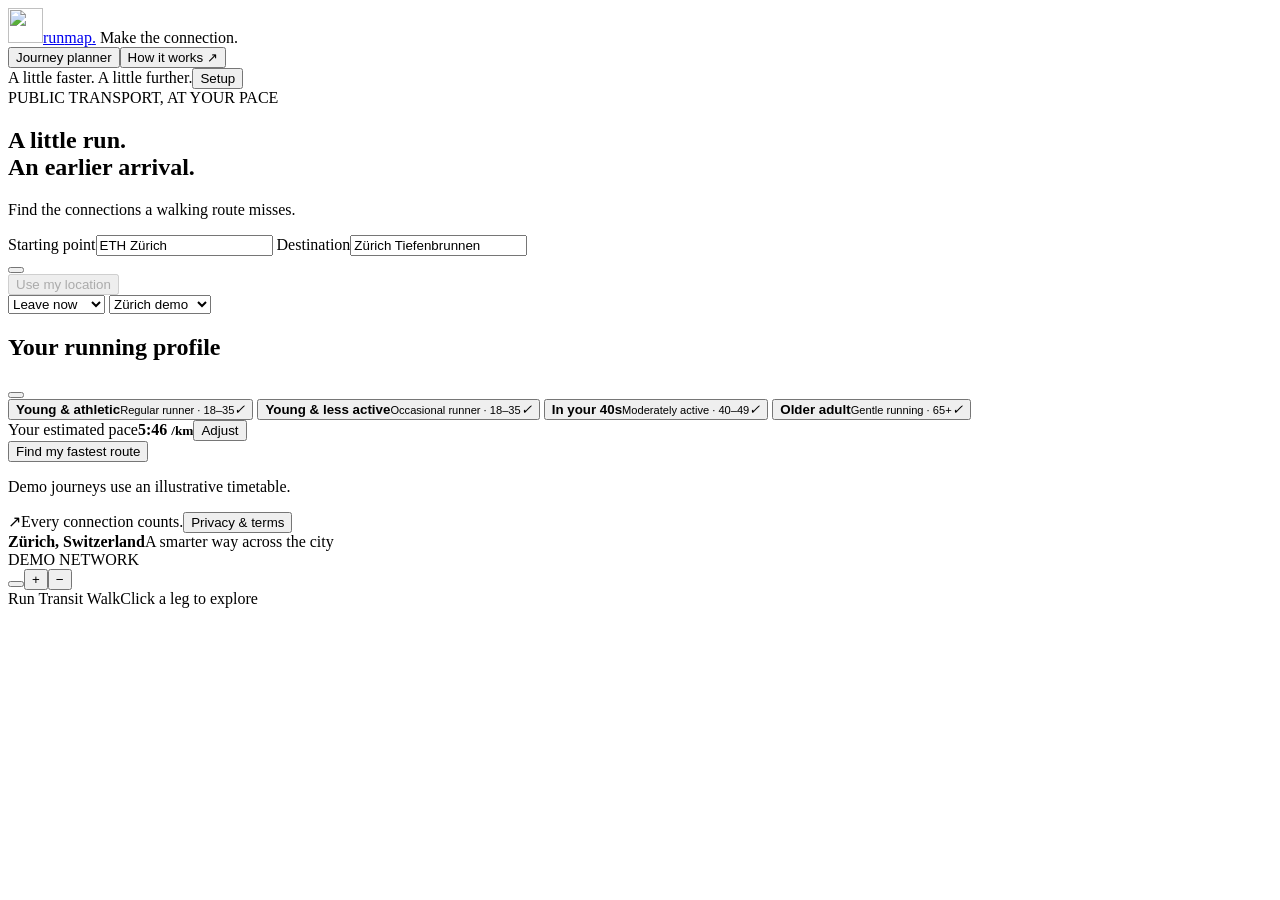
==== runorwalk/static/index.html @ 7de9907a "Build RunMap transit planner with running connections" ====
<!doctype html>
<html lang="en">
<head>
  <meta charset="UTF-8">
  <meta name="viewport" content="width=device-width, initial-scale=1">
  <meta name="theme-color" content="#183e35">
  <meta name="description" content="Catch a better connection. A transit planner that makes room for a little running.">
  <title>RunMap — Make the connection</title>
  <link rel="icon" href="/icon.svg" type="image/svg+xml">
  <link rel="stylesheet" href="/vendor/leaflet.css">
  <link rel="stylesheet" href="/styles.css">
  <script defer src="/vendor/leaflet.js"></script>
  <script defer src="/app.js"></script>
</head>
<body>
  <header class="topbar">
    <a href="/" class="brand" aria-label="RunMap home"><img src="/icon.svg" alt="" width="35" height="35"><span>run<span class="brand-light">map</span><span class="brand-dot">.</span></span></a>
    <span class="tagline">Make the connection.</span>
    <nav aria-label="Main navigation"><button class="nav-active" id="plan-tab">Journey planner</button><button id="how-button">How it works <span>↗</span></button></nav>
    <div class="header-end"><span class="version">A little faster. A little further.</span><button class="setup-button" id="setup-button"><span data-icon="settings"></span> Setup</button></div>
  </header>
  <main class="workspace">
    <aside class="sidebar" aria-label="Journey planner">
      <div class="planner-content">
        <div class="eyebrow"><span class="tiny-route"></span> PUBLIC TRANSPORT, AT YOUR PACE</div>
        <h1>A little run.<br><span>An earlier arrival.</span></h1>
        <p class="intro">Find the connections a walking route misses.</p>
        <form id="journey-form">
          <div class="location-fields">
            <div class="route-dots"><i></i><span></span><i></i></div>
            <div class="location-inputs">
              <label class="sr-only" for="origin">Starting point</label><input id="origin" name="origin" value="ETH Zürich" placeholder="Where are you starting?" list="places" autocomplete="off" required maxlength="300">
              <label class="sr-only" for="destination">Destination</label><input id="destination" name="destination" value="Zürich Tiefenbrunnen" placeholder="Where are you going?" list="places" autocomplete="off" required maxlength="300">
            </div>
            <button type="button" class="swap-button" id="swap" aria-label="Swap starting point and destination" title="Swap places"><span data-icon="swap"></span></button>
          </div>
          <div class="location-tools"><button type="button" id="use-location" class="location-button" disabled><span data-icon="locate"></span><span id="location-label">Use my location</span></button></div>
          <p id="location-status" class="location-status" role="status" aria-live="polite" hidden></p>
          <datalist id="places"></datalist>
          <div class="departure-row">
            <label class="departure-select"><span data-icon="clock"></span><select id="departure-mode" aria-label="Departure time"><option value="now">Leave now</option><option value="at">Choose time</option></select></label>
            <label class="mode-select"><span class="status-dot"></span><select id="source-mode" aria-label="Route source"><option value="demo">Zürich demo</option><option value="google">Google Maps</option></select></label>
          </div>
          <div id="date-field" hidden><label for="departure-time">Departure · your local time</label><input type="datetime-local" id="departure-time"></div>
          <div class="section-label"><h2>Your running profile</h2><button type="button" class="text-button" id="model-info" aria-label="About running estimates"><span data-icon="info"></span></button></div>
          <div class="profiles" id="profiles" role="group" aria-label="Running profile">
            <button type="button" data-profile="young_athletic" class="profile selected" aria-pressed="true"><span class="profile-symbol" data-icon="bolt"></span><span><strong>Young & athletic</strong><small>Regular runner · 18–35</small></span><i class="profile-check">✓</i></button>
            <button type="button" data-profile="young_casual" class="profile" aria-pressed="false"><span class="profile-symbol" data-icon="leaf"></span><span><strong>Young & less active</strong><small>Occasional runner · 18–35</small></span><i class="profile-check">✓</i></button>
            <button type="button" data-profile="forties" class="profile" aria-pressed="false"><span class="profile-symbol" data-icon="sun"></span><span><strong>In your 40s</strong><small>Moderately active · 40–49</small></span><i class="profile-check">✓</i></button>
            <button type="button" data-profile="older" class="profile" aria-pressed="false"><span class="profile-symbol" data-icon="heart"></span><span><strong>Older adult</strong><small>Gentle running · 65+</small></span><i class="profile-check">✓</i></button>
          </div>
          <div class="pace-strip"><span><span data-icon="run"></span> Your estimated pace</span><strong id="pace-preview">5:46 <small>/km</small></strong><button type="button" id="tune-button" aria-expanded="false" aria-controls="tuning">Adjust <span data-icon="sliders"></span></button></div>
          <div id="tuning" class="tuning" hidden>
            <div class="tuning-grid"><label>VMA <span>km/h</span><input type="number" id="vma" min="5" max="30" step="0.5" value="16"></label><label>Running limit <span>min total</span><input type="number" id="max-run" min="0" max="30" step="1" value="10"></label></div>
            <label class="range-label" for="effort">Effort <strong id="effort-value">65% of VMA</strong></label><input type="range" id="effort" min="40" max="90" step="5" value="65">
            <label class="buffer-label" for="buffer">Time to board<select id="buffer"><option value="30">30 seconds</option><option value="60" selected>1 minute</option><option value="120">2 minutes</option><option value="180">3 minutes</option></select></label>
            <p>VMA is maximal aerobic speed. These are starting estimates; use your measured VMA if you know it.</p>
          </div>
          <button type="submit" class="find-button" id="find-button"><span data-icon="route"></span><span id="find-label">Find my fastest route</span><span data-icon="arrow"></span></button>
          <p class="demo-note" id="source-note"><span data-icon="beaker"></span> Demo journeys use an illustrative timetable.</p>
          <div id="error" class="error" role="alert" hidden></div>
        </form>
        <section class="results" id="results" aria-live="polite" aria-busy="false" hidden>
          <div class="results-heading"><h2>Your options</h2><span id="departure-label"></span></div>
          <div id="route-options"></div>
          <div id="journey-details"></div>
          <p class="search-note" id="search-note"></p>
        </section>
      </div>
      <footer class="sidebar-footer"><span class="footer-mark">↗</span><span>Every connection counts.</span><button id="privacy-button">Privacy & terms</button></footer>
    </aside>
    <section class="map-panel" aria-label="Journey map">
      <div id="map"></div>
      <div id="map-unavailable" class="map-unavailable" hidden><span data-icon="map"></span><h2>Connect your Google map</h2><p>Add a browser API key to see live routes here.</p><button class="setup-button" id="map-setup">View setup</button></div>
      <div class="map-heading"><div class="map-location"><span data-icon="pin"></span><div><strong id="map-city">Zürich, Switzerland</strong><span id="map-subtitle">A smarter way across the city</span></div></div><span class="demo-badge" id="map-badge">DEMO NETWORK</span></div>
      <div class="map-tools"><button id="fit-map" aria-label="Fit journey on map" title="Fit journey"><span data-icon="expand"></span></button><button id="zoom-in" aria-label="Zoom in">+</button><button id="zoom-out" aria-label="Zoom out">−</button></div>
      <div class="map-toast" id="map-toast" hidden></div>
      <div class="map-summary" id="map-summary" hidden></div>
      <div class="map-legend"><span><i class="legend-line run"></i> Run</span><span><i class="legend-line transit"></i> Transit</span><span><i class="legend-line walk"></i> Walk</span><span class="legend-hint">Click a leg to explore</span></div>
    </section>
  </main>
  <dialog id="info-dialog"><div class="dialog-top"><span class="eyebrow" id="dialog-eyebrow">THE SMALL PRINT</span><button class="icon-button" id="close-dialog" aria-label="Close dialog">✕</button></div><div id="dialog-content"></div></dialog>
</body>
</html>
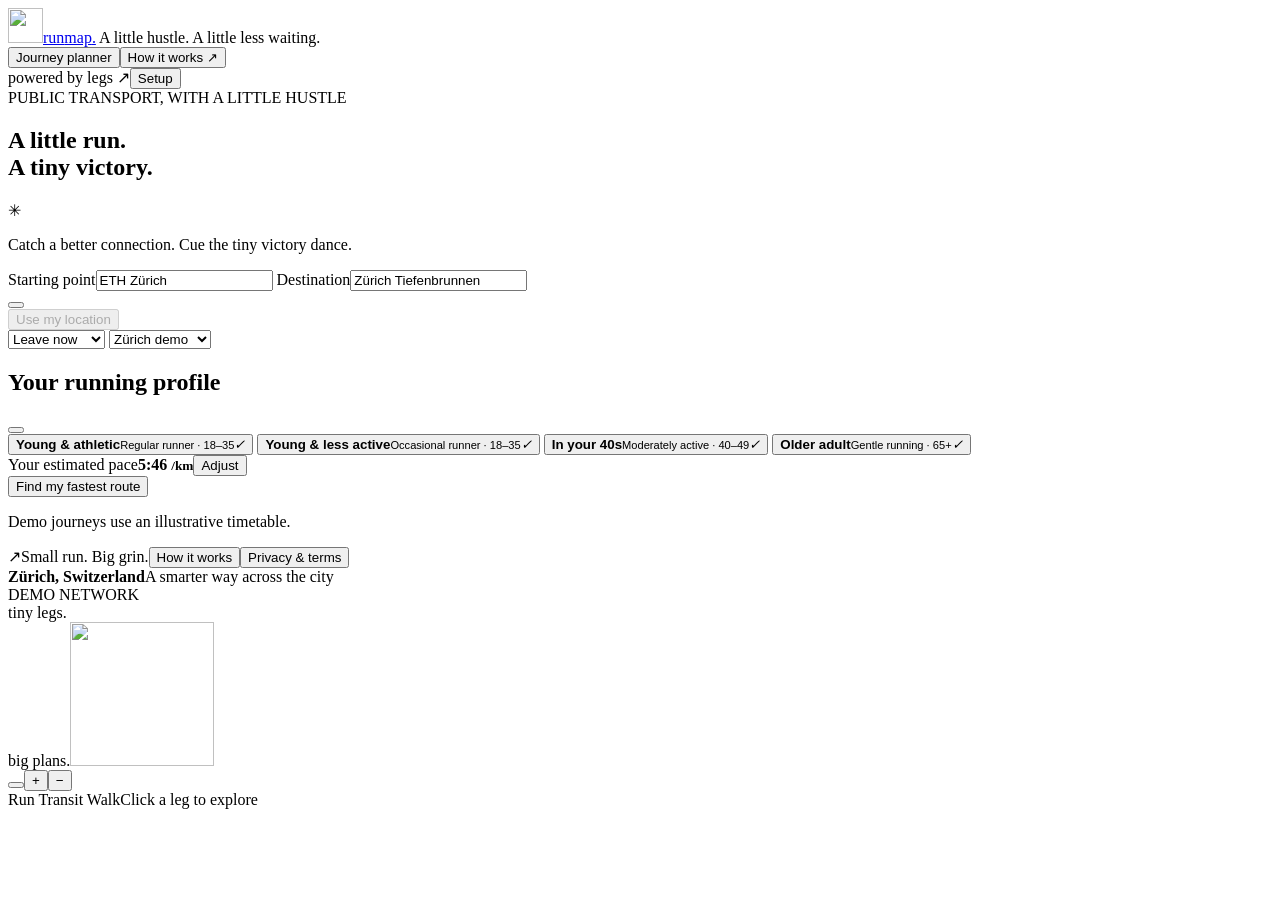
==== commit 39953fdb: "Give RunMap a playful design and sharper demo image" ====
--- a/runorwalk/static/index.html
+++ b/runorwalk/static/index.html
@@ -9,22 +9,23 @@
   <link rel="icon" href="/icon.svg" type="image/svg+xml">
   <link rel="stylesheet" href="/vendor/leaflet.css">
   <link rel="stylesheet" href="/styles.css">
+  <link rel="stylesheet" href="/playful.css">
   <script defer src="/vendor/leaflet.js"></script>
   <script defer src="/app.js"></script>
 </head>
 <body>
   <header class="topbar">
     <a href="/" class="brand" aria-label="RunMap home"><img src="/icon.svg" alt="" width="35" height="35"><span>run<span class="brand-light">map</span><span class="brand-dot">.</span></span></a>
-    <span class="tagline">Make the connection.</span>
+    <span class="tagline">A little hustle. A little less waiting.</span>
     <nav aria-label="Main navigation"><button class="nav-active" id="plan-tab">Journey planner</button><button id="how-button">How it works <span>↗</span></button></nav>
-    <div class="header-end"><span class="version">A little faster. A little further.</span><button class="setup-button" id="setup-button"><span data-icon="settings"></span> Setup</button></div>
+    <div class="header-end"><span class="version">powered by legs <span aria-hidden="true">↗</span></span><button class="setup-button" id="setup-button"><span data-icon="settings"></span> Setup</button></div>
   </header>
   <main class="workspace">
     <aside class="sidebar" aria-label="Journey planner">
       <div class="planner-content">
-        <div class="eyebrow"><span class="tiny-route"></span> PUBLIC TRANSPORT, AT YOUR PACE</div>
-        <h1>A little run.<br><span>An earlier arrival.</span></h1>
-        <p class="intro">Find the connections a walking route misses.</p>
+        <div class="eyebrow"><span class="tiny-route"></span> PUBLIC TRANSPORT, WITH A LITTLE HUSTLE</div>
+        <div class="intro-heading"><h1>A little run.<br><span>A tiny victory.</span></h1><span class="hero-spark" aria-hidden="true">✳</span></div>
+        <p class="intro">Catch a better connection. Cue the tiny victory dance.</p>
         <form id="journey-form">
           <div class="location-fields">
             <div class="route-dots"><i></i><span></span><i></i></div>
@@ -67,12 +68,13 @@
           <p class="search-note" id="search-note"></p>
         </section>
       </div>
-      <footer class="sidebar-footer"><span class="footer-mark">↗</span><span>Every connection counts.</span><button id="privacy-button">Privacy & terms</button></footer>
+      <footer class="sidebar-footer"><span class="footer-mark">↗</span><span>Small run. Big grin.</span><button id="footer-how-button">How it works</button><button id="privacy-button">Privacy & terms</button></footer>
     </aside>
     <section class="map-panel" aria-label="Journey map">
       <div id="map"></div>
       <div id="map-unavailable" class="map-unavailable" hidden><span data-icon="map"></span><h2>Connect your Google map</h2><p>Add a browser API key to see live routes here.</p><button class="setup-button" id="map-setup">View setup</button></div>
       <div class="map-heading"><div class="map-location"><span data-icon="pin"></span><div><strong id="map-city">Zürich, Switzerland</strong><span id="map-subtitle">A smarter way across the city</span></div></div><span class="demo-badge" id="map-badge">DEMO NETWORK</span></div>
+      <div class="map-buddy" aria-hidden="true"><span class="buddy-note">tiny legs.<br>big plans.</span><img src="/route-buddy.svg" alt="" width="144" height="144"></div>
       <div class="map-tools"><button id="fit-map" aria-label="Fit journey on map" title="Fit journey"><span data-icon="expand"></span></button><button id="zoom-in" aria-label="Zoom in">+</button><button id="zoom-out" aria-label="Zoom out">−</button></div>
       <div class="map-toast" id="map-toast" hidden></div>
       <div class="map-summary" id="map-summary" hidden></div>
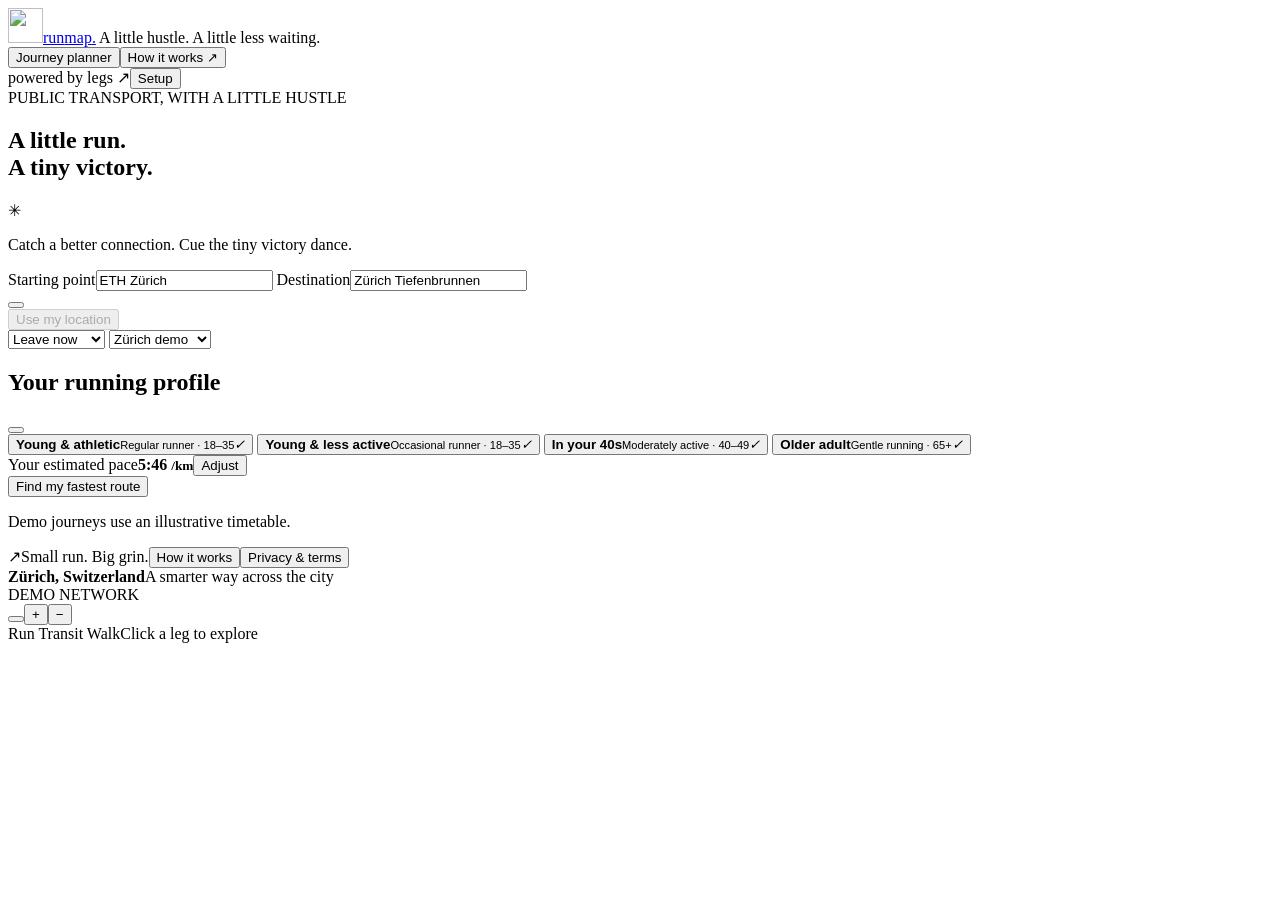
==== commit 84959bc0: "Remove map mascot and refresh README screenshot" ====
--- a/runorwalk/static/index.html
+++ b/runorwalk/static/index.html
@@ -3,7 +3,7 @@
 <head>
   <meta charset="UTF-8">
   <meta name="viewport" content="width=device-width, initial-scale=1">
-  <meta name="theme-color" content="#183e35">
+  <meta name="theme-color" content="#2f4fce">
   <meta name="description" content="Catch a better connection. A transit planner that makes room for a little running.">
   <title>RunMap — Make the connection</title>
   <link rel="icon" href="/icon.svg" type="image/svg+xml">
@@ -74,7 +74,6 @@
       <div id="map"></div>
       <div id="map-unavailable" class="map-unavailable" hidden><span data-icon="map"></span><h2>Connect your Google map</h2><p>Add a browser API key to see live routes here.</p><button class="setup-button" id="map-setup">View setup</button></div>
       <div class="map-heading"><div class="map-location"><span data-icon="pin"></span><div><strong id="map-city">Zürich, Switzerland</strong><span id="map-subtitle">A smarter way across the city</span></div></div><span class="demo-badge" id="map-badge">DEMO NETWORK</span></div>
-      <div class="map-buddy" aria-hidden="true"><span class="buddy-note">tiny legs.<br>big plans.</span><img src="/route-buddy.svg" alt="" width="144" height="144"></div>
       <div class="map-tools"><button id="fit-map" aria-label="Fit journey on map" title="Fit journey"><span data-icon="expand"></span></button><button id="zoom-in" aria-label="Zoom in">+</button><button id="zoom-out" aria-label="Zoom out">−</button></div>
       <div class="map-toast" id="map-toast" hidden></div>
       <div class="map-summary" id="map-summary" hidden></div>
